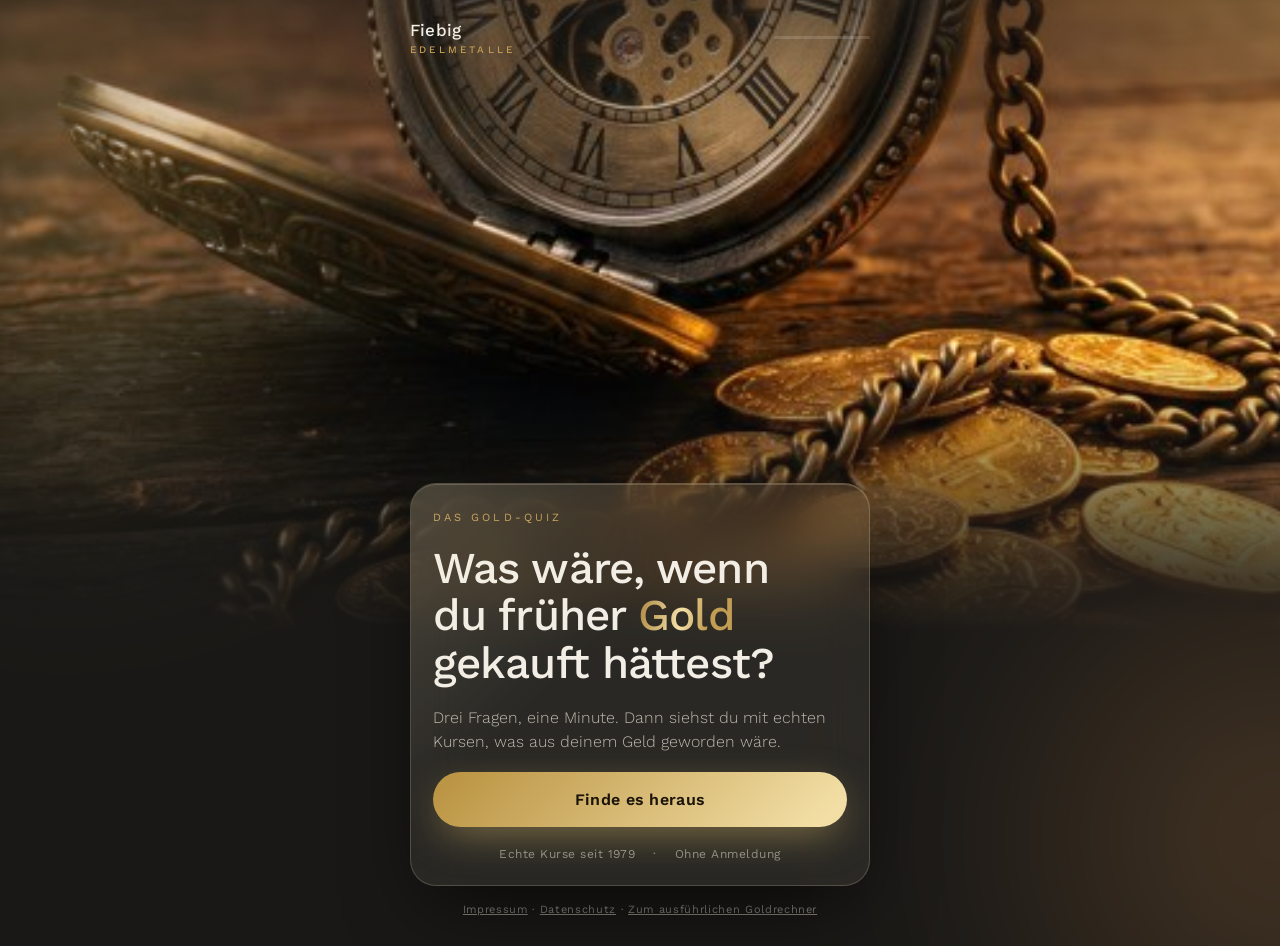
==== quiz/index.html @ 4d06fefb "Quiz pflegt sich selbst und zeigt Kaufkraft-Karte - kurse_holen.py schreibt jahreswerte.json: Goldku" ====
<!DOCTYPE html>
<html lang="de">
<head>
<meta charset="utf-8">
<meta name="viewport" content="width=device-width, initial-scale=1, viewport-fit=cover">
<title>Gold-Quiz: Was wäre, wenn du früher Gold gekauft hättest?</title>
<meta name="description" content="Drei Fragen, eine Minute: Wie viel hättest du früher in Gold anlegen müssen, um heute dein Wunschvermögen zu haben? Mit echten Kursen seit 1979, im Vergleich zum Sparbuch.">
<!-- Bis zum offiziellen Start nicht in Suchmaschinen -->
<meta name="robots" content="noindex">
<meta name="theme-color" content="#191816">
<link rel="canonical" href="https://rechner.fiebig-edelmetallfachberater.com/quiz/">
<meta property="og:type" content="website">
<meta property="og:locale" content="de_DE">
<meta property="og:url" content="https://rechner.fiebig-edelmetallfachberater.com/quiz/">
<meta property="og:title" content="Was wäre, wenn du früher Gold gekauft hättest?">
<meta property="og:description" content="Das Gold-Quiz: 3 Fragen, echte Kurse seit 1979.">
<meta property="og:image" content="https://rechner.fiebig-edelmetallfachberater.com/quiz/bilder/og.jpg">
<meta property="og:image:width" content="1200">
<meta property="og:image:height" content="630">
<meta name="twitter:card" content="summary_large_image">
<link rel="preload" href="bilder/start.jpg" as="image">
<style>
@font-face{font-family:"Work Sans";src:url("../assets/WorkSans.ttf") format("truetype");font-weight:100 900;font-style:normal;font-display:swap}
/* Layout: ein Vollbild-Goldfoto pro Schritt (langsamer Zoom, Überblendung), darüber eine schwebende Glaskarte. Bewusst ein dunkler Look, wie die Fiebig-Bildwelt. */
:root{
  --nacht:#191816; --fg:#F2EEE6; --fg2:rgba(246,240,226,.72); --fg3:rgba(246,240,226,.5);
  --glas:rgba(255,248,232,.07); --glas2:rgba(255,248,232,.12); --rand:rgba(255,236,190,.20);
  --gold:#C29D54; --gold2:#F3DFA6; --gold3:#A9843E;
  --serif:'Work Sans',-apple-system,'Segoe UI',Roboto,sans-serif;
  --sans:'Work Sans',-apple-system,'Segoe UI',Roboto,sans-serif;
  color-scheme:dark;
}
html,body{height:100%}
body{margin:0}
:root{padding-top:env(safe-area-inset-top,0px);padding-bottom:env(safe-area-inset-bottom,0px)}
img{max-width:100%}
[hidden]{display:none!important}
body{background:var(--nacht);color:var(--fg);font-family:var(--sans);font-size:16px;line-height:1.5;font-weight:400;
  padding-left:max(16px,env(safe-area-inset-left,0px));padding-right:max(16px,env(safe-area-inset-right,0px));padding-block:0;overflow-x:hidden}

/* Bühne mit Fotos */
.hg{position:fixed;inset:0;z-index:0;overflow:hidden;background:var(--nacht)}
.hg div{position:absolute;inset:-4% -4% 32% -4%;background-size:cover;background-position:center;opacity:0;transition:opacity 1.1s ease;transform:scale(1.04)}
.hg div.an{opacity:1;animation:zoom 18s ease-out forwards}
@keyframes zoom{from{transform:scale(1.04)}to{transform:scale(1.14)}}
.hg::after{content:"";position:absolute;inset:0;background:
  linear-gradient(180deg,rgba(25,24,22,.55) 0%,rgba(25,24,22,0) 18%,rgba(25,24,22,0) 40%,rgba(25,24,22,.85) 64%,#191816 70%)}
.glow{position:fixed;width:70vmax;height:70vmax;border-radius:50%;filter:blur(70px);z-index:0;pointer-events:none;opacity:.35;mix-blend-mode:screen}
.glow.a{background:radial-gradient(circle,#C9973E 0%,transparent 60%);left:-30vmax;top:-20vmax;animation:treib 16s ease-in-out infinite alternate}
.glow.b{background:radial-gradient(circle,#8E5A2B 0%,transparent 60%);right:-35vmax;bottom:-30vmax;animation:treib 20s ease-in-out infinite alternate-reverse}
@keyframes treib{to{transform:translate(8vmax,6vmax)}}

.app{position:relative;z-index:1;max-width:460px;margin:0 auto;min-height:100%;display:flex;flex-direction:column;padding-block:18px 28px;gap:16px}
.kopf{display:flex;justify-content:space-between;align-items:center}
.marke{font-family:var(--serif);font-size:17px;font-weight:500;letter-spacing:.01em}
.marke span{font-family:var(--sans);font-size:10px;letter-spacing:.32em;text-transform:uppercase;color:var(--gold);display:block;margin-top:-2px}
.balkenoben{width:96px;height:3px;border-radius:2px;background:rgba(255,255,255,.14);overflow:hidden}
.balkenoben i{display:block;height:100%;width:0;background:linear-gradient(90deg,var(--gold3),var(--gold2));transition:width .6s cubic-bezier(.2,.7,.2,1)}
.raum{flex:1;display:flex;flex-direction:column;justify-content:flex-end;gap:14px;min-height:62vh}

.glaskarte{background:var(--glas);border:1px solid var(--rand);border-radius:26px;padding:26px 22px 22px;display:flex;flex-direction:column;gap:18px;
  -webkit-backdrop-filter:blur(22px) saturate(140%);backdrop-filter:blur(22px) saturate(140%);
  box-shadow:0 30px 80px -20px rgba(0,0,0,.7),inset 0 1px 0 rgba(255,245,220,.18);position:relative;overflow:hidden;
  animation:rein .7s cubic-bezier(.2,.8,.2,1) both}
.glaskarte::before{content:"";position:absolute;inset:0;border-radius:inherit;pointer-events:none;
  background:linear-gradient(135deg,rgba(255,236,190,.16),transparent 40%)}
@keyframes rein{from{opacity:.001;transform:translateY(26px) scale(.98);filter:blur(6px)}to{opacity:1;transform:none;filter:none}}

.eyebrow{font-size:11px;letter-spacing:.28em;text-transform:uppercase;color:var(--gold);margin:0}
h1,h2{font-family:var(--serif);font-weight:500;line-height:1.08;margin:0;text-wrap:balance;letter-spacing:-.02em}
h1{font-size:clamp(32px,9vw,44px)}
h1 em,h2 em{font-style:normal;background:linear-gradient(100deg,var(--gold3),var(--gold2) 45%,var(--gold) 70%);-webkit-background-clip:text;background-clip:text;color:transparent}
h2{font-size:clamp(26px,7.2vw,32px)}
.text{color:var(--fg2);margin:0;font-weight:300;font-size:16px}
.klein{font-size:12.5px;color:var(--fg3);margin:0}

.optionen{display:grid;grid-template-columns:1fr 1fr;gap:10px}
.optionen.eins{grid-template-columns:1fr}
.opt{appearance:none;font:inherit;color:var(--fg);text-align:left;cursor:pointer;border-radius:18px;padding:16px 16px 15px;
  background:var(--glas2);border:1px solid rgba(255,236,190,.16);display:flex;flex-direction:column;gap:3px;position:relative;overflow:hidden;
  -webkit-backdrop-filter:blur(10px);backdrop-filter:blur(10px);transition:transform .15s,border-color .25s,background .25s;
  animation:rein .6s cubic-bezier(.2,.8,.2,1) both}
.opt:nth-child(2){animation-delay:.06s}.opt:nth-child(3){animation-delay:.12s}.opt:nth-child(4){animation-delay:.18s}
.opt::after{content:"";position:absolute;inset:0;background:linear-gradient(110deg,transparent 30%,rgba(255,240,200,.22) 50%,transparent 70%);transform:translateX(-120%);transition:transform .7s}
.opt:hover{border-color:rgba(243,223,166,.55)}
.opt:hover::after{transform:translateX(120%)}
.opt:active{transform:scale(.96)}
.opt:focus-visible{outline:2px solid var(--gold);outline-offset:2px}
.opt .w{font-size:22px;font-weight:500;font-variant-numeric:tabular-nums;letter-spacing:-.01em}
.opt .s{font-size:12.5px;color:var(--fg3)}
.opt.ja{background:linear-gradient(135deg,#B8913F,#F0D894 55%,#C49A45);color:#1A1409;border-color:transparent;transform:scale(1.02)}
.opt.ja .s{color:rgba(26,20,9,.7)}

.cta{appearance:none;border:0;cursor:pointer;border-radius:999px;padding:18px 24px;font:600 16px var(--sans);letter-spacing:.02em;color:#1A1409;
  background:linear-gradient(135deg,#B8913F,#F3DFA6 50%,#C49A45);background-size:200% 100%;box-shadow:0 12px 40px -8px rgba(217,184,106,.55);
  animation:schimmer 3.5s ease-in-out infinite;text-align:center;text-decoration:none;display:block;transition:transform .15s}
.cta:active{transform:scale(.97)}
.cta:focus-visible{outline:2px solid var(--gold2);outline-offset:3px}
@keyframes schimmer{0%,100%{background-position:0 0}50%{background-position:100% 0}}
.leise{display:block;text-align:center;color:var(--fg);text-decoration:none;border:1px solid var(--rand);border-radius:999px;padding:15px;font-weight:500;background:var(--glas)}
.fakten{display:flex;gap:18px;justify-content:center;color:var(--fg3);font-size:12px;letter-spacing:.04em;margin:0}

/* Ergebnis */
.vorzahl{margin:0;color:var(--fg2);font-weight:300}
.zahl{font-family:var(--serif);font-weight:500;font-size:clamp(56px,17vw,80px);line-height:.95;margin:0;font-variant-numeric:tabular-nums;letter-spacing:-.02em;
  background:linear-gradient(100deg,#B8913F,#FFF1C8 40%,#D9B86A 60%,#A9843E);background-size:200% 100%;-webkit-background-clip:text;background-clip:text;color:transparent;
  animation:schimmer 4s ease-in-out infinite;filter:drop-shadow(0 6px 30px rgba(217,184,106,.35))}
.nachzahl{margin:0;font-size:17px}
.nachzahl b{color:var(--gold2);font-weight:600}
.pille{align-self:flex-start;border-radius:999px;padding:7px 14px;font-size:13px;font-weight:600;color:var(--gold2);background:rgba(217,184,106,.14);border:1px solid rgba(217,184,106,.4)}
.reihe{display:grid;grid-template-columns:44px 1fr;align-items:center;gap:3px 12px}
.reihe img{width:44px;height:44px;border-radius:12px;object-fit:cover;grid-row:span 3;border:1px solid var(--rand)}
.reihe .n{font-size:12px;color:var(--fg2);letter-spacing:.02em}
.reihe .v{font-size:15px;font-weight:600;font-variant-numeric:tabular-nums}
.reihe .spur{grid-column:2;height:8px;border-radius:4px;background:rgba(255,255,255,.08);overflow:hidden}
.reihe .b{height:100%;width:0;border-radius:4px;transition:width 1.6s cubic-bezier(.2,.7,.2,1)}
.b.g{background:linear-gradient(90deg,#A9843E,#F3DFA6);box-shadow:0 0 14px rgba(243,223,166,.6)}
.b.s{background:rgba(246,240,226,.45)}
.b.k{background:rgba(246,240,226,.25)}
.kk-zeile{display:grid;gap:4px}
.kk-kopf{display:flex;justify-content:space-between;align-items:center;gap:10px;flex-wrap:wrap}
.kk-name{font-size:13px;color:var(--fg2)}
.kk-chip{font-size:12px;font-weight:600;border-radius:999px;padding:3px 10px;white-space:nowrap}
.kk-chip.minus{color:#F1B7A4;background:rgba(214,110,80,.16);border:1px solid rgba(214,110,80,.4)}
.kk-chip.plus{color:var(--gold2);background:rgba(217,184,106,.14);border:1px solid rgba(217,184,106,.4)}
.kk-wert{font-size:22px;font-weight:500;font-variant-numeric:tabular-nums;letter-spacing:-.01em}
.kk-spur{position:relative;height:12px;border-radius:6px;background:rgba(255,255,255,.07);overflow:hidden}
.kk-b{position:absolute;inset:0 auto 0 0;width:0;border-radius:6px;transition:width 1.6s cubic-bezier(.2,.7,.2,1)}
.kk-zeile.k .kk-b{background:rgba(246,240,226,.3)}
.kk-zeile.s .kk-b{background:rgba(246,240,226,.5)}
.kk-zeile.g .kk-b{background:linear-gradient(90deg,#A9843E,#F3DFA6);box-shadow:0 0 14px rgba(243,223,166,.6)}
.kk-loch{position:absolute;top:0;bottom:0;background:repeating-linear-gradient(135deg,rgba(214,110,80,.35) 0 4px,transparent 4px 8px)}
.kk-marke{position:absolute;top:0;bottom:0;width:2px;margin-left:-1px;background:var(--fg)}
.text b{color:var(--fg);font-weight:600}
.vergleich{display:flex;flex-direction:column;gap:14px}
.kurve{width:100%;height:auto;display:block}
.kurve text{font-family:var(--sans);font-size:10px;fill:rgba(246,240,226,.55)}
.trenn{height:1px;background:linear-gradient(90deg,transparent,var(--rand),transparent);border:0;margin:2px 0}
.person{display:flex;gap:14px;align-items:center}
.person img{width:62px;height:62px;border-radius:50%;object-fit:cover;object-position:center 20%;border:1.5px solid rgba(243,223,166,.5);flex:none}
.person b{display:block;font-family:var(--serif);font-size:19px;font-weight:500;line-height:1.1}
.person span{font-size:12px;letter-spacing:.18em;text-transform:uppercase;color:var(--gold)}
.ratgeber{text-align:center;font-size:14px;color:var(--fg2);margin:0}
.ratgeber a{color:var(--gold2)}
.nochmal{appearance:none;background:none;border:0;color:var(--fg3);font:500 13px var(--sans);text-decoration:underline;cursor:pointer;align-self:center;padding:6px}
.recht{font-size:11px;line-height:1.5;color:var(--fg3);margin:0}
.entwurf a{color:inherit}
.entwurf{font-size:11px;color:var(--fg3);text-align:center;margin:0;letter-spacing:.06em}
@media (prefers-reduced-motion:reduce){*,*::before,*::after{animation:none!important;transition:none!important}}
</style>
</head>
<body>

<div class="hg" id="hg"></div>
<div class="glow a"></div><div class="glow b"></div>
<div class="app">
  <div class="kopf"><div class="marke">Fiebig<span>Edelmetalle</span></div><div class="balkenoben"><i id="fort"></i></div></div>
  <div class="raum" id="raum"></div>
  <p class="entwurf"><a href="../impressum.html">Impressum</a> · <a href="../datenschutz.html">Datenschutz</a> · <a href="../">Zum ausführlichen Goldrechner</a></p>
</div>

<script>
(function(){
'use strict';
var BILD=['start','betrag','jahr','art','tipp','ergebnis'];
function src(k){return 'bilder/'+k.replace('_','-')+'.jpg';}

// Echte Daten aus Thomas' Rückrechner (rechner.fiebig-edelmetallfachberater.com)
var G={1978:164.14,1979:354.84,1980:448.00,1981:368.16,1982:470.98,1983:462.95,1984:433.55,1985:368.27,1986:365.16,1987:374.75,1988:352.60,1989:331.09,1990:287.10,1991:264.87,1992:275.58,1993:350.87,1994:312.58,1995:302.82,1996:298.14,1997:262.98,1998:246.36,1999:289.56,2000:292.79,2001:314.24,2002:332.60,2003:332.34,2004:320.25,2005:433.53,2006:480.79,2007:567.33,2008:614.49,2009:760.70,2010:1059.19,2011:1201.63,2012:1259.57,2013:867.14,2014:987.10,2015:971.90,2016:1095.28,2017:1084.83,2018:1119.42,2019:1352.78,2020:1539.86,2021:1602.77,2022:1704.92,2023:1868.90,2024:2504.25,2025:3693.55};
var Z={1979:3.15,1980:4.64,1981:4.92,1982:4.85,1983:3.26,1984:3.01,1985:2.88,1986:2.5,1987:2.11,1988:2.01,1989:2.43,1990:2.81,1991:2.82,1992:2.81,1993:2.54,1994:2.1,1995:2.04,1996:1.99,1997:1.71,1998:1.56,1999:1.31,2000:1.25,2001:1.19,2002:1.02,2003:2.2,2004:2.13,2005:2.04,2006:2.06,2007:2.35,2008:2.52,2009:1.82,2010:1.41,2011:1.52,2012:1.32,2013:0.99,2014:0.76,2015:0.46,2016:0.3,2017:0.2,2018:0.16,2019:0.13,2020:0.11,2021:0.09,2022:0.09,2023:0.46,2024:0.74,2025:0.68,2026:0.7};
var I={1979:4.1,1980:5.4,1981:6.3,1982:5.3,1983:3.3,1984:2.4,1985:2.1,1986:-0.1,1987:0.2,1988:1.3,1989:2.8,1990:2.7,1991:3.6,1992:5.0,1993:4.5,1994:2.7,1995:1.9,1996:1.4,1997:1.9,1998:0.8,1999:0.7,2000:1.3,2001:2.0,2002:1.4,2003:1.0,2004:1.6,2005:1.6,2006:1.6,2007:2.3,2008:2.6,2009:0.3,2010:1.0,2011:2.2,2012:1.9,2013:1.5,2014:1.0,2015:0.5,2016:0.5,2017:1.5,2018:1.8,2019:1.4,2020:0.5,2021:3.1,2022:6.9,2023:5.9,2024:2.2,2025:2.2};
// Pflegt sich selbst: Die GitHub Action (kurse_holen.py, zweimal täglich) schreibt den heutigen Kurs nach kurse.json
// und in jahreswerte.json den Kurs des laufenden Jahres (letzter Lauf im Dezember = Jahresschlusskurs) sowie neue
// Inflationsraten. Jahre, die oben fehlen, werden von dort ergänzt. Nichts muss von Hand nachgetragen werden.
var GOLD_HEUTE=3251.24, STAND=new Date(2026,10,20), JAHR, LETZT, JETZT;
function zeitSetzen(){
  JAHR=STAND.getFullYear();
  LETZT=Math.max.apply(null,Object.keys(G).map(Number).filter(function(y){return y<JAHR;}));
  JETZT=JAHR+Math.max(0.01,(STAND-new Date(JAHR,0,1))/(365*864e5));
}
zeitSetzen();
function laden(url){return fetch(url,{cache:'no-cache'}).then(function(r){return r.json();}).catch(function(){return null;});}
Promise.all([laden('../kurse.json'),laden('../jahreswerte.json')]).then(function(x){
  var k=x[0],j=x[1];
  if(k&&k.gold>500&&k.gold<20000){GOLD_HEUTE=k.gold;var d=new Date(k.stand);if(!isNaN(d)&&d.getFullYear()>=2026)STAND=d;}
  if(j){
    Object.keys(j.gold||{}).forEach(function(y){y=+y;if(G[y]==null&&y<STAND.getFullYear()&&j.gold[y]>500)G[y]=j.gold[y];});
    Object.keys(j.inflation||{}).forEach(function(y){if(I[y]==null)I[y]=j.inflation[y];});
  }
  zeitSetzen();
});

// Kurs zum Zeitpunkt t (2006.0 = Anfang 2006): zwischen Jahresschlusskursen geometrisch verteilt,
// nach dem letzten bekannten Jahresschluss bis zum heutigen Kurs.
function preis(t){var y=Math.floor(t),fr=t-y;
  if(t>=LETZT+1){var f=Math.min(1,(t-(LETZT+1))/Math.max(0.01,JETZT-(LETZT+1)));return G[LETZT]*Math.pow(GOLD_HEUTE/G[LETZT],f);}
  var a=G[y-1],b=G[y];return a*Math.pow(b/a,fr);}
function rate(tab,y,std){return tab[y]!=null?tab[y]:std;}
function faktor(tab,std,t){var w=1,c=t;while(c<JETZT-1e-9){var y=Math.floor(c),e=Math.min(y+1,JETZT);w*=Math.pow(1+rate(tab,y,std)/100,e-c);c=e;}return w;}
function rechnen(ziel,start,art){
  var r={ziel:ziel,start:start,art:art};
  r.real=faktor(Z,0.7,start)/faktor(I,2,start);
  // Je Anlage: e = Einmalbetrag zum Start, m = Monatsbetrag. Bei "beides" bringt jeder Teil die Hälfte des Ziels.
  var n=Math.floor((JETZT-start)*12)+1,sg=0,ss=0;
  for(var k=0;k<n;k++){var t=start+k/12;sg+=1/preis(t);ss+=faktor(Z,0.7,t);}
  r.monate=n;
  var anteilE=art==='einmal'?1:art==='beides'?.5:0, anteilM=1-anteilE;
  function teil(e,m){return {e:ziel*anteilE*e,m:ziel*anteilM*m};}
  r.gold=teil(1/(GOLD_HEUTE/preis(start)),1/(GOLD_HEUTE*sg));
  r.spar=teil(1/faktor(Z,0.7,start),1/ss);
  r.kissen=teil(1,1/n);
  // Kaufkraft-Karte: derselbe Einsatz wie beim Gold, was wird daraus mit Sparbuch und Bargeld?
  // kaufkraft = so viel Geld bräuchte man heute, um zu kaufen, was die Einzahlungen damals gekauft haben.
  var g=r.gold,kk=g.e*faktor(I,2,start),sp=g.e*faktor(Z,0.7,start),bar=g.e+g.m*n;
  for(var i=0;i<n;i++){var ti=start+i/12;kk+=g.m*faktor(I,2,ti);sp+=g.m*faktor(Z,0.7,ti);}
  r.kk={kaufkraft:kk,gold:ziel,spar:sp,bar:bar};
  return r;
}
function einsatz(v,n){return v.e+v.m*n;}

var JAHRE=[{j:2016,t:'vor 10 Jahren'},{j:2006,t:'vor 20 Jahren'},{j:2002,t:'als der Euro kam'},{j:1996,t:'vor 30 Jahren'}];
var ZIELE=[{z:50000,t:'ein Polster'},{z:100000,t:'echte Freiheit'},{z:250000,t:'für später'},{z:500000,t:'ausgesorgt'}];
var eur=new Intl.NumberFormat('de-DE',{style:'currency',currency:'EUR',maximumFractionDigits:0});
function rund(x,a){if(a==='monat')return Math.max(1,Math.round(x));var s=x<2000?10:x<20000?100:1000;return Math.round(x/s)*s;}
function geld(x,a){return eur.format(rund(x,a))+(a==='monat'?' / Monat':'');}
function betrag(v){var t=[];if(v.e)t.push(geld(v.e,'einmal'));if(v.m)t.push(geld(v.m,'monat'));return t.join(' + ');}
function mittel(a,b){return {e:(a.e+b.e)/2,m:(a.m+b.m)/2};}

var hg=document.getElementById('hg'),raum=document.getElementById('raum'),fort=document.getElementById('fort');
var schichten={};
BILD.forEach(function(k){var d=document.createElement('div');d.className='k-'+k;d.style.backgroundImage='url('+src(k)+')';hg.appendChild(d);schichten[k]=d;});
function bild(k){Object.keys(schichten).forEach(function(n){var d=schichten[n];if(n===k){d.classList.remove('an');void d.offsetWidth;d.classList.add('an');}else d.classList.remove('an');});}
var stand={};
function zeige(k,schritt,html){bild(k);fort.style.width=(schritt/5*100)+'%';delete raum.dataset.weg;raum.innerHTML=html;window.scrollTo({top:0,behavior:'smooth'});return raum;}
function waehlen(el,fn){[].forEach.call(el.querySelectorAll('[data-w]'),function(b){b.addEventListener('click',function(){
  if(el.dataset.weg)return;el.dataset.weg=1;b.classList.add('ja');if(navigator.vibrate)try{navigator.vibrate(12);}catch(e){}
  setTimeout(function(){fn(b.getAttribute('data-w'));},380);});});}
function frage(nr,titel,opts,eins){
  var h='<div class="glaskarte"><p class="eyebrow">'+nr+'</p><h2>'+titel+'</h2><div class="optionen'+(eins?' eins':'')+'">';
  opts.forEach(function(o){h+='<button type="button" class="opt" data-w="'+o.w+'"><span class="w">'+o.a+'</span>'+(o.b?'<span class="s">'+o.b+'</span>':'')+'</button>';});
  return h+'</div></div>';
}

function start(){
  var el=zeige('start',0,
    '<div class="glaskarte"><p class="eyebrow">Das Gold-Quiz</p>'+
    '<h1>Was wäre, wenn du früher <em>Gold</em> gekauft hättest?</h1>'+
    '<p class="text">Drei Fragen, eine Minute. Dann siehst du mit echten Kursen, was aus deinem Geld geworden wäre.</p>'+
    '<button class="cta" id="los" type="button">Finde es heraus</button>'+
    '<p class="fakten"><span>Echte Kurse seit 1979</span><span>·</span><span>Ohne Anmeldung</span></p></div>');
  el.querySelector('#los').addEventListener('click',fZiel);
}
function fZiel(){
  var el=zeige('betrag',1,frage('Frage 1 von 3','Wie viel Geld hättest du <em>heute</em> gerne?',ZIELE.map(function(x){return {w:x.z,a:eur.format(x.z),b:x.t};})));
  waehlen(el,function(w){stand.ziel=+w;fJahr();});
}
function fJahr(){
  var el=zeige('jahr',2,frage('Frage 2 von 3','Wann hättest du <em>anfangen</em> können?',JAHRE.map(function(x){return {w:x.j,a:x.j,b:x.t};})));
  waehlen(el,function(w){stand.start=+w;fArt();});
}
function fArt(){
  var el=zeige('art',3,frage('Frage 3 von 3','Wie hättest du <em>gespart</em>?',[
    {w:'einmal',a:'Einmal einen Betrag',b:'z. B. Erbe, Prämie, Erspartes'},
    {w:'monat',a:'Jeden Monat ein bisschen',b:'wie ein Sparplan'},
    {w:'beides',a:'Beides kombiniert',b:'ein Startbetrag plus monatlich'}],true));
  waehlen(el,function(w){stand.art=w;stand.r=rechnen(stand.ziel,stand.start,w);fTipp();});
}
function fTipp(){
  var r=stand.r,a=r.art;
  var t=a==='einmal'?'Was schätzt du: Wie viel hättest du '+r.start+' in <em>Gold</em> anlegen müssen?'
       :a==='monat'?'Was schätzt du: Wie viel hättest du ab '+r.start+' monatlich in <em>Gold</em> sparen müssen?'
       :'Was schätzt du: Mit welchem Startbetrag plus Monatsrate in <em>Gold</em> hättest du es ab '+r.start+' geschafft?';
  var opts=[{w:'spar',a:betrag(r.spar)},{w:'mitte',a:betrag(mittel(r.gold,r.spar))},{w:'gold',a:betrag(r.gold)}];
  var el=zeige('tipp',4,frage('Dein Tipp · Ziel '+eur.format(r.ziel),t,opts,true));
  waehlen(el,function(k){stand.tipp=k;ergebnis();});
}

function kurve(start){
  var y0=start-1,pts=[];for(var y=y0;y<=LETZT;y++)if(G[y]!=null)pts.push([y,G[y]]);pts.push([JETZT,GOLD_HEUTE]);
  var W=300,H=90,max=Math.max.apply(null,pts.map(function(p){return p[1];}))*1.08;
  var x=function(t){return 6+(t-y0)/(JETZT-y0)*(W-12);},yy=function(v){return H-16-(v/max)*(H-24);};
  var d=pts.map(function(p,i){return (i?'L':'M')+x(p[0]).toFixed(1)+' '+yy(p[1]).toFixed(1);}).join(' ');
  var l=pts[pts.length-1];
  return '<svg class="kurve" viewBox="0 0 '+W+' '+H+'" role="img" aria-label="Goldpreis in Euro seit '+start+'"><defs><linearGradient id="kf" x1="0" y1="0" x2="0" y2="1"><stop offset="0" stop-color="#F3DFA6" stop-opacity=".35"/><stop offset="1" stop-color="#F3DFA6" stop-opacity="0"/></linearGradient></defs>'+
    '<path d="'+d+' L'+x(JETZT).toFixed(1)+' '+(H-16)+' L'+x(y0).toFixed(1)+' '+(H-16)+' Z" fill="url(#kf)"/>'+
    '<path d="'+d+'" fill="none" stroke="#F3DFA6" stroke-width="2" stroke-linejoin="round"/>'+
    '<circle cx="'+x(l[0]).toFixed(1)+'" cy="'+yy(l[1]).toFixed(1)+'" r="4" fill="#FFF1C8"/>'+
    '<text x="6" y="'+(H-2)+'">'+start+' · '+eur.format(G[y0])+' je Unze</text><text x="'+(W-6)+'" y="'+(H-2)+'" text-anchor="end">heute · '+eur.format(GOLD_HEUTE)+'</text></svg>';
}
function zaehlen(el,ziel){var t0=null;if(matchMedia('(prefers-reduced-motion: reduce)').matches){el.textContent=eur.format(ziel);return;}
  (function s(ts){if(!t0)t0=ts;var p=Math.min(1,(ts-t0)/1500),e=1-Math.pow(1-p,4);el.textContent=eur.format(Math.round(ziel*e));if(p<1)requestAnimationFrame(s);})(performance.now());}
function reihe(img,name,v,k,r){
  return '<div class="reihe"><img alt="" src="'+src(img)+'"><span class="n">'+name+'</span><span class="v">'+betrag(v)+'</span>'+
    '<div class="spur"><div class="b '+k+'" data-b="'+Math.max(3,einsatz(v,r.monate)/r.ziel*100).toFixed(1)+'%"></div></div></div>';
}
function kaufkraftKarte(r){
  var k=r.kk,ref=k.kaufkraft,ein=betrag(r.gold);
  function zeile(name,wert,art){
    var diff=Math.round((wert/ref-1)*100),plus=diff>=0;
    var GRENZE=70,breite=Math.min(100,wert/ref*GRENZE),voll=wert>=ref;
    return '<div class="kk-zeile '+art+'"><div class="kk-kopf"><span class="kk-name">'+name+'</span>'+
      '<span class="kk-chip '+(plus?'plus':'minus')+'">'+(plus?'+':'−')+Math.abs(diff).toLocaleString('de-DE')+' % Kaufkraft</span></div>'+
      '<div class="kk-wert">'+eur.format(rund(wert,'einmal'))+'</div>'+
      '<div class="kk-spur"><div class="kk-b" data-b="'+breite.toFixed(1)+'%"></div>'+(voll?'':'<div class="kk-loch" style="left:'+breite.toFixed(1)+'%;width:'+(GRENZE-breite).toFixed(1)+'%"></div>')+'<i class="kk-marke" style="left:'+GRENZE+'%"></i></div></div>';
  }
  return '<div class="glaskarte kk" style="animation-delay:.25s"><p class="eyebrow">Was wirklich übrig bleibt</p>'+
    '<h2>Gleicher Einsatz, <em>drei</em> Ergebnisse</h2>'+
    '<p class="text">Du legst '+ein+' zurück. Damit das heute noch genauso viel wert ist wie damals, bräuchtest du wegen der Inflation <b>'+eur.format(rund(ref,'einmal'))+'</b>. Die Linie zeigt diese Grenze.</p>'+
    zeile('Bargeld zu Hause',k.bar,'k')+zeile('Sparbuch mit Zinsen',k.spar,'s')+zeile('Gold',k.gold,'g')+
    '<p class="klein">Kaufkraft = was du dir heute davon kaufen kannst, verglichen mit dem, was das Geld beim Einzahlen wert war. Inflation: Verbraucherpreise Deutschland.</p></div>';
}
function ergebnis(){
  var r=stand.r,a=r.art,n=r.monate,mal=(einsatz(r.spar,n)/einsatz(r.gold,n)).toLocaleString('de-DE',{maximumFractionDigits:1});
  var hauptwert=a==='monat'?rund(r.gold.m,'monat'):rund(r.gold.e,'einmal');
  var nach=a==='einmal'?'anlegen müssen':a==='monat'?'im Monat sparen müssen':'zum Start und <b>'+geld(r.gold.m,'monat').replace(' / Monat','')+' im Monat</b> sparen müssen';
  var reakt={gold:'Treffer! Die meisten schätzen viel höher.',mitte:'Knapp daneben. Es war noch weniger.',spar:'So viel hätte das Sparbuch gebraucht.'}[stand.tipp];
  var text='Hallo Thomas, ich habe das Gold-Quiz gemacht: Für '+eur.format(r.ziel)+' heute hätte ich ab '+r.start+' nur '+betrag(r.gold)+' in Gold gebraucht. Wie fange ich heute sinnvoll an?';
  var el=zeige('ergebnis',5,
    '<div class="glaskarte"><p class="eyebrow">'+reakt+'</p>'+
    '<p class="vorzahl">Mit Gold hättest du '+(a==='einmal'?r.start+' nur':'ab '+r.start+' nur')+'</p>'+
    '<p class="zahl" id="zahl">0 €</p>'+
    '<p class="nachzahl">'+nach+', um heute <b>'+eur.format(r.ziel)+'</b> zu haben.</p>'+
    '<span class="pille">'+mal+'-mal weniger Einsatz als mit dem Sparbuch</span>'+
    '<div class="vergleich">'+reihe('t_gold','Gold',r.gold,'g',r)+reihe('t_spar','Sparbuch mit Zinsen',r.spar,'s',r)+reihe('t_kissen','Bargeld zu Hause',r.kissen,'k',r)+'</div>'+
    kurve(r.start)+
    '</div>'+
    kaufkraftKarte(r)+
    '<div class="glaskarte" style="animation-delay:.5s"><h2>Und ab <em>heute</em>?</h2>'+
    '<p class="text">Die Vergangenheit holt niemand nach. In einem kurzen Gespräch zeigt dir Thomas, wie du heute mit Gold und Silber eine Reserve aufbaust, auch mit kleinen Monatsbeträgen.</p>'+
    '<div class="person"><img alt="Thomas Fiebig" src="'+src('portrait')+'"><div><b>Thomas Fiebig</b><span>Edelmetallfachberater</span></div></div>'+
    '<a class="cta" href="https://wa.me/4916096432246?text='+encodeURIComponent(text)+'" target="_blank" rel="noopener">Ergebnis an Thomas schicken</a>'+
    '<a class="leise" href="https://zeeg.me/fiebig-edelmetallfachberater" target="_blank" rel="noopener">Direkt Termin buchen</a>'+
    '<p class="ratgeber">Erst in Ruhe lesen? <a href="https://broschuere.fiebig-edelmetallfachberater.com" target="_blank" rel="noopener">Gratis-Ratgeber</a></p>'+
    '<hr class="trenn"><button class="nochmal" type="button" id="nochmal">Mit anderem Jahr nochmal spielen</button>'+
    '<p class="recht">Rückblick mit echten Daten, keine Prognose. Vergangene Wertentwicklung ist kein verlässlicher Hinweis auf künftige Ergebnisse, Edelmetallpreise schwanken auch nach unten. Gold: Jahresschlusskurse in Euro je Feinunze (gold.de), heute '+eur.format(GOLD_HEUTE)+' am '+STAND.toLocaleDateString('de-DE')+'. Sparbuch: Durchschnittszinsen Deutsche Bundesbank. Inflation: Statistisches Bundesamt, für Jahre ab 2026 Eurostat (HVPI). Ohne Kosten und Steuern.</p></div>');
  zaehlen(el.querySelector('#zahl'),hauptwert);
  setTimeout(function(){[].forEach.call(el.querySelectorAll('.b,.kk-b'),function(b){b.style.width=b.getAttribute('data-b');});},500);
  el.querySelector('#nochmal').addEventListener('click',function(){stand={ziel:stand.ziel};fJahr();});
}
start();
})();
</script>
</body>
</html>
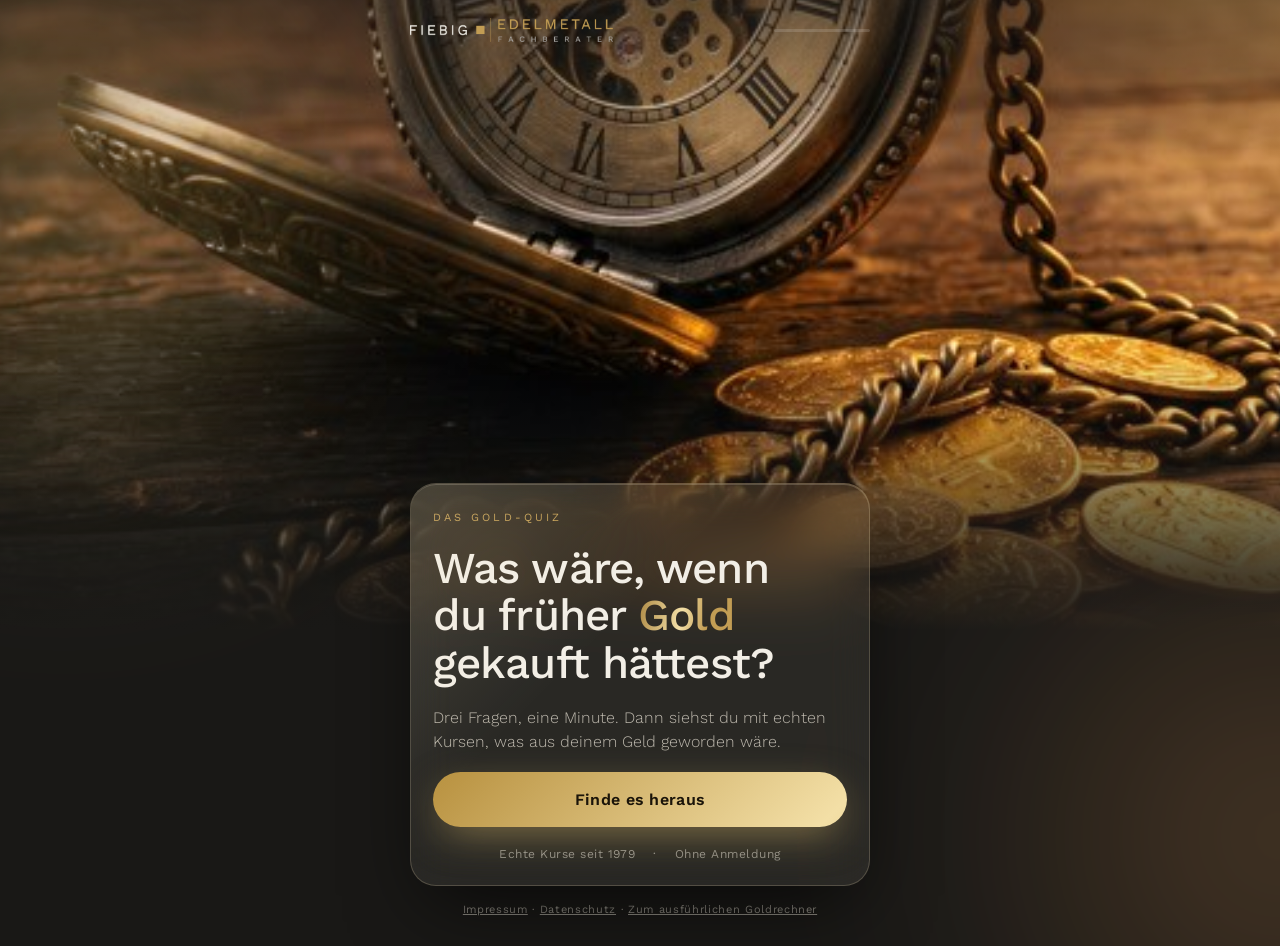
==== commit bce7993a: "Quiz: echtes Fiebig-Logo im Kopf, Abschluss in Ich-Form Co-Authored-By: Claude Opus 5.5 <noreply@ant" ====
--- a/quiz/index.html
+++ b/quiz/index.html
@@ -52,8 +52,7 @@
 
 .app{position:relative;z-index:1;max-width:460px;margin:0 auto;min-height:100%;display:flex;flex-direction:column;padding-block:18px 28px;gap:16px}
 .kopf{display:flex;justify-content:space-between;align-items:center}
-.marke{font-family:var(--serif);font-size:17px;font-weight:500;letter-spacing:.01em}
-.marke span{font-family:var(--sans);font-size:10px;letter-spacing:.32em;text-transform:uppercase;color:var(--gold);display:block;margin-top:-2px}
+.logo{height:24px;width:auto;display:block}
 .balkenoben{width:96px;height:3px;border-radius:2px;background:rgba(255,255,255,.14);overflow:hidden}
 .balkenoben i{display:block;height:100%;width:0;background:linear-gradient(90deg,var(--gold3),var(--gold2));transition:width .6s cubic-bezier(.2,.7,.2,1)}
 .raum{flex:1;display:flex;flex-direction:column;justify-content:flex-end;gap:14px;min-height:62vh}
@@ -154,7 +153,7 @@
 <div class="hg" id="hg"></div>
 <div class="glow a"></div><div class="glow b"></div>
 <div class="app">
-  <div class="kopf"><div class="marke">Fiebig<span>Edelmetalle</span></div><div class="balkenoben"><i id="fort"></i></div></div>
+  <div class="kopf"><img class="logo" src="bilder/logo.png" alt="Fiebig Edelmetallfachberater" width="600" height="71"><div class="balkenoben"><i id="fort"></i></div></div>
   <div class="raum" id="raum"></div>
   <p class="entwurf"><a href="../impressum.html">Impressum</a> · <a href="../datenschutz.html">Datenschutz</a> · <a href="../">Zum ausführlichen Goldrechner</a></p>
 </div>
@@ -326,9 +325,9 @@
     '</div>'+
     kaufkraftKarte(r)+
     '<div class="glaskarte" style="animation-delay:.5s"><h2>Und ab <em>heute</em>?</h2>'+
-    '<p class="text">Die Vergangenheit holt niemand nach. In einem kurzen Gespräch zeigt dir Thomas, wie du heute mit Gold und Silber eine Reserve aufbaust, auch mit kleinen Monatsbeträgen.</p>'+
+    '<p class="text">Die Vergangenheit holt niemand nach. In einem kurzen Gespräch zeige ich dir, wie du heute mit Gold und Silber eine Reserve aufbaust, auch mit kleinen Monatsbeträgen.</p>'+
     '<div class="person"><img alt="Thomas Fiebig" src="'+src('portrait')+'"><div><b>Thomas Fiebig</b><span>Edelmetallfachberater</span></div></div>'+
-    '<a class="cta" href="https://wa.me/4916096432246?text='+encodeURIComponent(text)+'" target="_blank" rel="noopener">Ergebnis an Thomas schicken</a>'+
+    '<a class="cta" href="https://wa.me/4916096432246?text='+encodeURIComponent(text)+'" target="_blank" rel="noopener">Schick mir dein Ergebnis</a>'+
     '<a class="leise" href="https://zeeg.me/fiebig-edelmetallfachberater" target="_blank" rel="noopener">Direkt Termin buchen</a>'+
     '<p class="ratgeber">Erst in Ruhe lesen? <a href="https://broschuere.fiebig-edelmetallfachberater.com" target="_blank" rel="noopener">Gratis-Ratgeber</a></p>'+
     '<hr class="trenn"><button class="nochmal" type="button" id="nochmal">Mit anderem Jahr nochmal spielen</button>'+
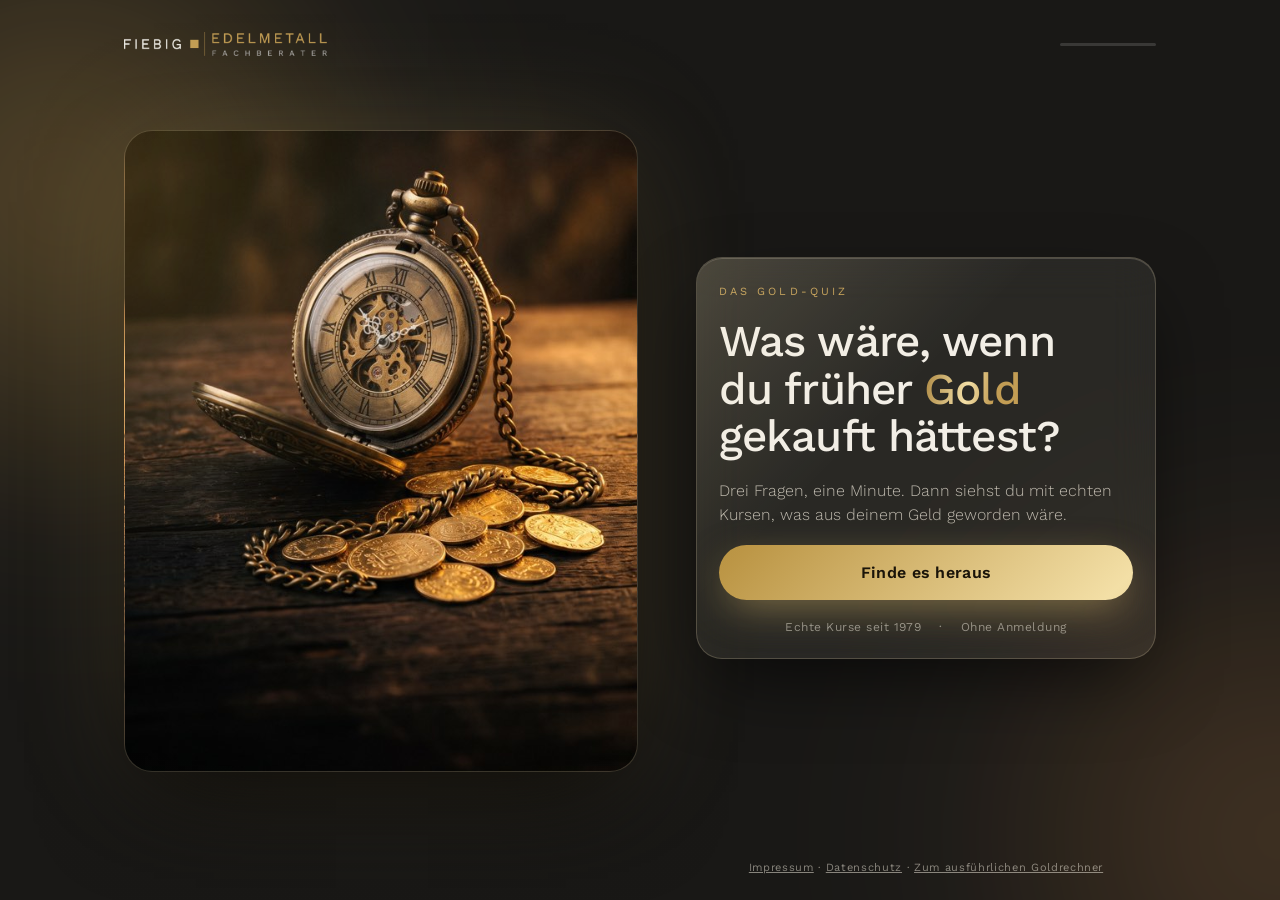
==== commit d9bcb5c2: "Quiz: eigene Desktop-Ansicht mit Bild links und Karte mittig rechts Co-Authored-By: Claude Opus 5.5 " ====
--- a/quiz/index.html
+++ b/quiz/index.html
@@ -145,6 +145,17 @@
 .recht{font-size:11px;line-height:1.5;color:var(--fg3);margin:0}
 .entwurf a{color:inherit}
 .entwurf{font-size:11px;color:var(--fg3);text-align:center;margin:0;letter-spacing:.06em}
+/* Desktop: Bild als gerahmtes Hochformat links, Karte rechts mittig */
+@media (min-width:1100px) and (min-height:620px){
+  .hg::after{background:radial-gradient(120% 90% at 30% 50%,transparent 40%,rgba(25,24,22,.6) 100%)}
+  .hg div{inset:auto;left:max(24px,calc(50% - 516px));top:calc(50% - min(39vh,320px));height:min(78vh,640px);width:calc(min(78vh,640px) * .8);
+    border-radius:28px;transform:none;border:1px solid var(--rand);box-shadow:0 40px 100px -20px rgba(0,0,0,.8),0 0 120px -30px rgba(217,184,106,.35)}
+  .hg div.an{animation:none}
+  .app{max-width:1080px;padding:32px 24px 24px;min-height:100vh;box-sizing:border-box}
+  .raum{justify-content:center;align-items:flex-end;min-height:0}
+  .raum>*{width:460px;box-sizing:border-box}
+  .entwurf{align-self:flex-end;width:460px}
+}
 @media (prefers-reduced-motion:reduce){*,*::before,*::after{animation:none!important;transition:none!important}}
 </style>
 </head>
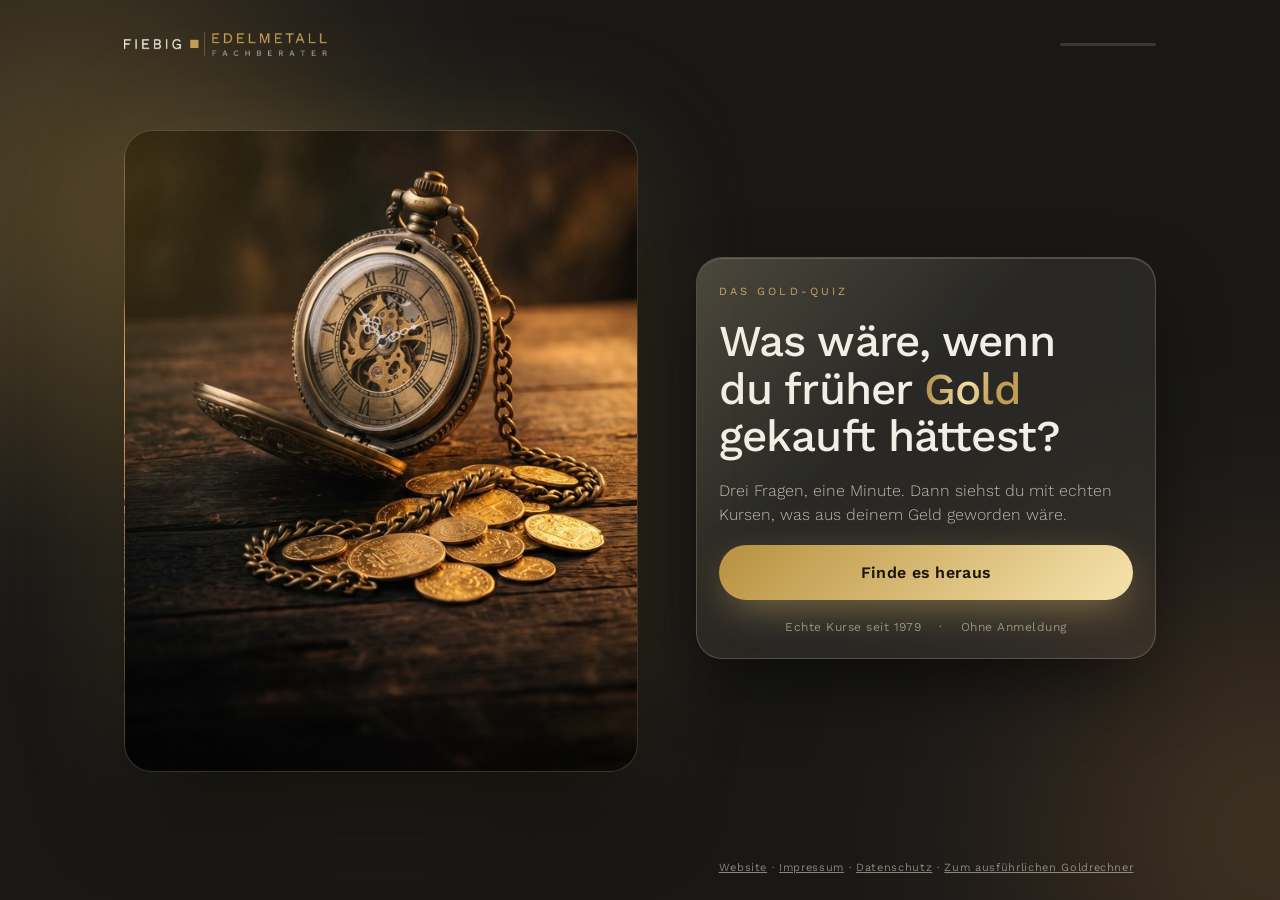
==== commit d0569af1: "Quiz: Logo und Fußzeile verlinken zur Website Co-Authored-By: Claude Opus 5.5 <noreply@anthropic.com" ====
--- a/quiz/index.html
+++ b/quiz/index.html
@@ -164,16 +164,16 @@
 <div class="hg" id="hg"></div>
 <div class="glow a"></div><div class="glow b"></div>
 <div class="app">
-  <div class="kopf"><img class="logo" src="bilder/logo.png" alt="Fiebig Edelmetallfachberater" width="600" height="71"><div class="balkenoben"><i id="fort"></i></div></div>
+  <div class="kopf"><a href="https://fiebig-edelmetallfachberater.com/" aria-label="Zur Website von Fiebig Edelmetallfachberater"><img class="logo" src="bilder/logo.png" alt="Fiebig Edelmetallfachberater" width="600" height="71"></a><div class="balkenoben"><i id="fort"></i></div></div>
   <div class="raum" id="raum"></div>
-  <p class="entwurf"><a href="../impressum.html">Impressum</a> · <a href="../datenschutz.html">Datenschutz</a> · <a href="../">Zum ausführlichen Goldrechner</a></p>
+  <p class="entwurf"><a href="https://fiebig-edelmetallfachberater.com/">Website</a> · <a href="../impressum.html">Impressum</a> · <a href="../datenschutz.html">Datenschutz</a> · <a href="../">Zum ausführlichen Goldrechner</a></p>
 </div>
 
 <script>
 (function(){
 'use strict';
 var BILD=['start','betrag','jahr','art','tipp','ergebnis'];
-function src(k){return 'bilder/'+k.replace('_','-')+'.jpg';}
+function src(k){return 'bilder/'+k.replace('_','-')+'.jpg?v=2';}
 
 // Echte Daten aus Thomas' Rückrechner (rechner.fiebig-edelmetallfachberater.com)
 var G={1978:164.14,1979:354.84,1980:448.00,1981:368.16,1982:470.98,1983:462.95,1984:433.55,1985:368.27,1986:365.16,1987:374.75,1988:352.60,1989:331.09,1990:287.10,1991:264.87,1992:275.58,1993:350.87,1994:312.58,1995:302.82,1996:298.14,1997:262.98,1998:246.36,1999:289.56,2000:292.79,2001:314.24,2002:332.60,2003:332.34,2004:320.25,2005:433.53,2006:480.79,2007:567.33,2008:614.49,2009:760.70,2010:1059.19,2011:1201.63,2012:1259.57,2013:867.14,2014:987.10,2015:971.90,2016:1095.28,2017:1084.83,2018:1119.42,2019:1352.78,2020:1539.86,2021:1602.77,2022:1704.92,2023:1868.90,2024:2504.25,2025:3693.55};
@@ -304,7 +304,11 @@
     '<div class="spur"><div class="b '+k+'" data-b="'+Math.max(3,einsatz(v,r.monate)/r.ziel*100).toFixed(1)+'%"></div></div></div>';
 }
 function kaufkraftKarte(r){
-  var k=r.kk,ref=k.kaufkraft,ein=betrag(r.gold);
+  var k=r.kk,ref=k.kaufkraft,g=r.gold,e=eur.format(rund(g.e,'einmal')),m=eur.format(rund(g.m,'monat'));
+  var sum=eur.format(rund(k.bar,'einmal'));
+  var wie=r.art==='einmal'?'Du legst '+r.start+' '+e+' zur Seite.'
+         :r.art==='monat'?'Du legst ab '+r.start+' jeden Monat '+m+' zur Seite, zusammen '+sum+'.'
+         :'Du legst '+r.start+' '+e+' und dann jeden Monat '+m+' zur Seite, zusammen '+sum+'.';
   function zeile(name,wert,art){
     var diff=Math.round((wert/ref-1)*100),plus=diff>=0;
     var GRENZE=70,breite=Math.min(100,wert/ref*GRENZE),voll=wert>=ref;
@@ -315,9 +319,9 @@
   }
   return '<div class="glaskarte kk" style="animation-delay:.25s"><p class="eyebrow">Was wirklich übrig bleibt</p>'+
     '<h2>Gleicher Einsatz, <em>drei</em> Ergebnisse</h2>'+
-    '<p class="text">Du legst '+ein+' zurück. Damit das heute noch genauso viel wert ist wie damals, bräuchtest du wegen der Inflation <b>'+eur.format(rund(ref,'einmal'))+'</b>. Die Linie zeigt diese Grenze.</p>'+
+    '<p class="text">'+wie+' Weil seitdem alles teurer wurde, bräuchtest du heute <b>'+eur.format(rund(ref,'einmal'))+'</b>, um dir dasselbe zu kaufen. Das ist der Strich im Balken.</p>'+
     zeile('Bargeld zu Hause',k.bar,'k')+zeile('Sparbuch mit Zinsen',k.spar,'s')+zeile('Gold',k.gold,'g')+
-    '<p class="klein">Kaufkraft = was du dir heute davon kaufen kannst, verglichen mit dem, was das Geld beim Einzahlen wert war. Inflation: Verbraucherpreise Deutschland.</p></div>';
+    '<p class="klein">Kaufkraft: was du dir heute davon kaufen kannst. Grundlage: Verbraucherpreise Deutschland.</p></div>';
 }
 function ergebnis(){
   var r=stand.r,a=r.art,n=r.monate,mal=(einsatz(r.spar,n)/einsatz(r.gold,n)).toLocaleString('de-DE',{maximumFractionDigits:1});
@@ -339,7 +343,7 @@
     '<p class="text">Die Vergangenheit holt niemand nach. In einem kurzen Gespräch zeige ich dir, wie du heute mit Gold und Silber eine Reserve aufbaust, auch mit kleinen Monatsbeträgen.</p>'+
     '<div class="person"><img alt="Thomas Fiebig" src="'+src('portrait')+'"><div><b>Thomas Fiebig</b><span>Edelmetallfachberater</span></div></div>'+
     '<a class="cta" href="https://wa.me/4916096432246?text='+encodeURIComponent(text)+'" target="_blank" rel="noopener">Schick mir dein Ergebnis</a>'+
-    '<a class="leise" href="https://zeeg.me/fiebig-edelmetallfachberater" target="_blank" rel="noopener">Direkt Termin buchen</a>'+
+    '<a class="leise" href="https://fiebig-edelmetallfachberater.com/#termin" target="_blank" rel="noopener">Direkt Termin buchen</a>'+
     '<p class="ratgeber">Erst in Ruhe lesen? <a href="https://broschuere.fiebig-edelmetallfachberater.com" target="_blank" rel="noopener">Gratis-Ratgeber</a></p>'+
     '<hr class="trenn"><button class="nochmal" type="button" id="nochmal">Mit anderem Jahr nochmal spielen</button>'+
     '<p class="recht">Rückblick mit echten Daten, keine Prognose. Vergangene Wertentwicklung ist kein verlässlicher Hinweis auf künftige Ergebnisse, Edelmetallpreise schwanken auch nach unten. Gold: Jahresschlusskurse in Euro je Feinunze (gold.de), heute '+eur.format(GOLD_HEUTE)+' am '+STAND.toLocaleDateString('de-DE')+'. Sparbuch: Durchschnittszinsen Deutsche Bundesbank. Inflation: Statistisches Bundesamt, für Jahre ab 2026 Eurostat (HVPI). Ohne Kosten und Steuern.</p></div>');
